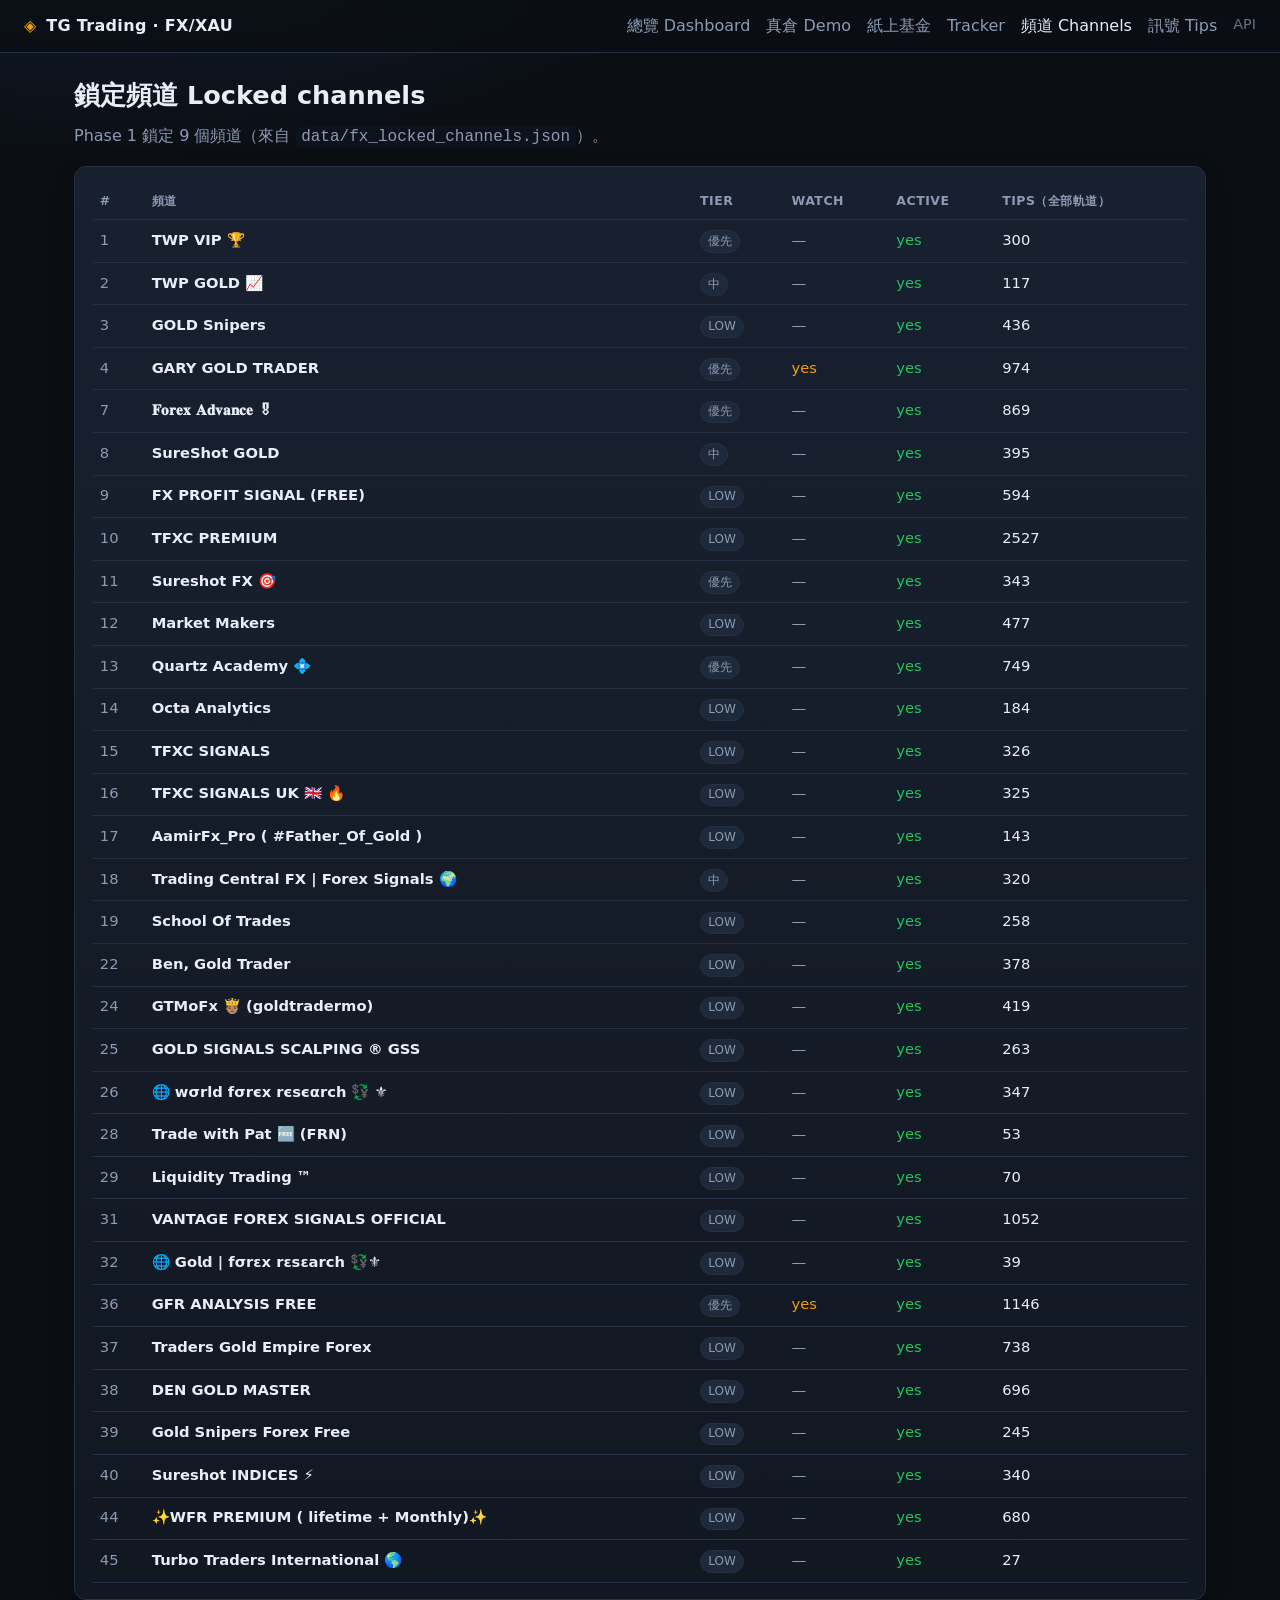
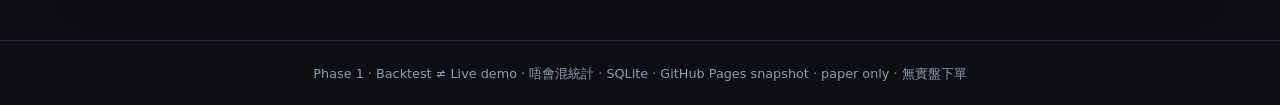
==== channels.html @ 2c8730a3 "Update TG Trading public dashboard" ====
<!DOCTYPE html>
<html lang="zh-Hant">
<head>
  <base href="https://algowise-ai.github.io/tg-trading-dashboard/" />
  <meta charset="UTF-8" />
  <meta name="viewport" content="width=device-width, initial-scale=1" />
  <title>頻道 · TG Trading · FX/XAU</title>
  <link rel="stylesheet" href="static/style.css" />
</head>
<body>
  <header class="topbar">
    <div class="brand">
      <span class="logo">◈</span>
      <span>TG Trading · FX/XAU</span>
    </div>
    <nav>
      <a href="index.html" class="">總覽 Dashboard</a>
      <a href="demo.html" class="">真倉 Demo</a>
      <a href="paper.html" class="">紙上基金</a>
      <a href="tracker.html" class="">Tracker</a>
      <a href="channels.html" class="active">頻道 Channels</a>
      <a href="tips.html" class="">訊號 Tips</a>
      <a href="api/stats.json" class="muted">API</a>
    </nav>
  </header>
  <main class="container">
    
<h1>鎖定頻道 Locked channels</h1>
<p class="lede muted">Phase 1 鎖定 9 個頻道（來自 <code>data/fx_locked_channels.json</code>）。</p>
<section class="panel">
  <table class="table">
    <thead>
      <tr>
        <th>#</th><th>頻道</th><th>Tier</th><th>Watch</th><th>Active</th><th>Tips（全部軌道）</th>
      </tr>
    </thead>
    <tbody>
      
      <tr>
        <td class="muted">1</td>
        <td><strong>TWP VIP 🏆</strong></td>
        <td>
          <span class="tag">優先</span>
          
        </td>
        <td><span class="muted">—</span></td>
        <td><span class="pos">yes</span></td>
        <td>300</td>
      </tr>
      
      <tr>
        <td class="muted">2</td>
        <td><strong>TWP GOLD 📈</strong></td>
        <td>
          <span class="tag">中</span>
          
        </td>
        <td><span class="muted">—</span></td>
        <td><span class="pos">yes</span></td>
        <td>117</td>
      </tr>
      
      <tr>
        <td class="muted">3</td>
        <td><strong>GOLD Snipers</strong></td>
        <td>
          <span class="tag">low</span>
        </td>
        <td><span class="muted">—</span></td>
        <td><span class="pos">yes</span></td>
        <td>436</td>
      </tr>
      
      <tr>
        <td class="muted">4</td>
        <td><strong>GARY GOLD TRADER</strong></td>
        <td>
          <span class="tag">優先</span>
          
        </td>
        <td><span class="amber">yes</span></td>
        <td><span class="pos">yes</span></td>
        <td>974</td>
      </tr>
      
      <tr>
        <td class="muted">7</td>
        <td><strong>𝐅𝐨𝐫𝐞𝐱 𝐀𝐝𝐯𝐚𝐧𝐜𝐞 🎖</strong></td>
        <td>
          <span class="tag">優先</span>
          
        </td>
        <td><span class="muted">—</span></td>
        <td><span class="pos">yes</span></td>
        <td>869</td>
      </tr>
      
      <tr>
        <td class="muted">8</td>
        <td><strong>SureShot GOLD</strong></td>
        <td>
          <span class="tag">中</span>
          
        </td>
        <td><span class="muted">—</span></td>
        <td><span class="pos">yes</span></td>
        <td>395</td>
      </tr>
      
      <tr>
        <td class="muted">9</td>
        <td><strong>FX PROFIT SIGNAL (FREE)</strong></td>
        <td>
          <span class="tag">low</span>
        </td>
        <td><span class="muted">—</span></td>
        <td><span class="pos">yes</span></td>
        <td>594</td>
      </tr>
      
      <tr>
        <td class="muted">10</td>
        <td><strong>TFXC PREMIUM</strong></td>
        <td>
          <span class="tag">low</span>
        </td>
        <td><span class="muted">—</span></td>
        <td><span class="pos">yes</span></td>
        <td>2527</td>
      </tr>
      
      <tr>
        <td class="muted">11</td>
        <td><strong>Sureshot FX 🎯</strong></td>
        <td>
          <span class="tag">優先</span>
          
        </td>
        <td><span class="muted">—</span></td>
        <td><span class="pos">yes</span></td>
        <td>343</td>
      </tr>
      
      <tr>
        <td class="muted">12</td>
        <td><strong>Market Makers</strong></td>
        <td>
          <span class="tag">low</span>
        </td>
        <td><span class="muted">—</span></td>
        <td><span class="pos">yes</span></td>
        <td>477</td>
      </tr>
      
      <tr>
        <td class="muted">13</td>
        <td><strong>Quartz Academy 💠</strong></td>
        <td>
          <span class="tag">優先</span>
          
        </td>
        <td><span class="muted">—</span></td>
        <td><span class="pos">yes</span></td>
        <td>749</td>
      </tr>
      
      <tr>
        <td class="muted">14</td>
        <td><strong>Octa Analytics</strong></td>
        <td>
          <span class="tag">low</span>
        </td>
        <td><span class="muted">—</span></td>
        <td><span class="pos">yes</span></td>
        <td>184</td>
      </tr>
      
      <tr>
        <td class="muted">15</td>
        <td><strong>TFXC SIGNALS</strong></td>
        <td>
          <span class="tag">low</span>
        </td>
        <td><span class="muted">—</span></td>
        <td><span class="pos">yes</span></td>
        <td>326</td>
      </tr>
      
      <tr>
        <td class="muted">16</td>
        <td><strong>TFXC SIGNALS UK 🇬🇧 🔥</strong></td>
        <td>
          <span class="tag">low</span>
        </td>
        <td><span class="muted">—</span></td>
        <td><span class="pos">yes</span></td>
        <td>325</td>
      </tr>
      
      <tr>
        <td class="muted">17</td>
        <td><strong>AamirFx_Pro ( #Father_Of_Gold )</strong></td>
        <td>
          <span class="tag">low</span>
        </td>
        <td><span class="muted">—</span></td>
        <td><span class="pos">yes</span></td>
        <td>143</td>
      </tr>
      
      <tr>
        <td class="muted">18</td>
        <td><strong>Trading Central FX | Forex Signals 🌍</strong></td>
        <td>
          <span class="tag">中</span>
          
        </td>
        <td><span class="muted">—</span></td>
        <td><span class="pos">yes</span></td>
        <td>320</td>
      </tr>
      
      <tr>
        <td class="muted">19</td>
        <td><strong>School Of Trades</strong></td>
        <td>
          <span class="tag">low</span>
        </td>
        <td><span class="muted">—</span></td>
        <td><span class="pos">yes</span></td>
        <td>258</td>
      </tr>
      
      <tr>
        <td class="muted">22</td>
        <td><strong>Ben, Gold Trader</strong></td>
        <td>
          <span class="tag">low</span>
        </td>
        <td><span class="muted">—</span></td>
        <td><span class="pos">yes</span></td>
        <td>378</td>
      </tr>
      
      <tr>
        <td class="muted">24</td>
        <td><strong>GTMoFx 🤴🏽 (goldtradermo)</strong></td>
        <td>
          <span class="tag">low</span>
        </td>
        <td><span class="muted">—</span></td>
        <td><span class="pos">yes</span></td>
        <td>419</td>
      </tr>
      
      <tr>
        <td class="muted">25</td>
        <td><strong>GOLD SIGNALS SCALPING ® GSS</strong></td>
        <td>
          <span class="tag">low</span>
        </td>
        <td><span class="muted">—</span></td>
        <td><span class="pos">yes</span></td>
        <td>263</td>
      </tr>
      
      <tr>
        <td class="muted">26</td>
        <td><strong>🌐 wσrld fσrєх rєѕєαrch 💱 ⚜</strong></td>
        <td>
          <span class="tag">low</span>
        </td>
        <td><span class="muted">—</span></td>
        <td><span class="pos">yes</span></td>
        <td>347</td>
      </tr>
      
      <tr>
        <td class="muted">28</td>
        <td><strong>Trade with Pat 🆓 (FRN)</strong></td>
        <td>
          <span class="tag">low</span>
        </td>
        <td><span class="muted">—</span></td>
        <td><span class="pos">yes</span></td>
        <td>53</td>
      </tr>
      
      <tr>
        <td class="muted">29</td>
        <td><strong>Liquidity Trading ™️</strong></td>
        <td>
          <span class="tag">low</span>
        </td>
        <td><span class="muted">—</span></td>
        <td><span class="pos">yes</span></td>
        <td>70</td>
      </tr>
      
      <tr>
        <td class="muted">31</td>
        <td><strong>VANTAGE FOREX SIGNALS OFFICIAL</strong></td>
        <td>
          <span class="tag">low</span>
        </td>
        <td><span class="muted">—</span></td>
        <td><span class="pos">yes</span></td>
        <td>1052</td>
      </tr>
      
      <tr>
        <td class="muted">32</td>
        <td><strong>🌐 𝗚𝗼𝗹𝗱 | fσrεx rεsεarch 💱⚜️</strong></td>
        <td>
          <span class="tag">low</span>
        </td>
        <td><span class="muted">—</span></td>
        <td><span class="pos">yes</span></td>
        <td>39</td>
      </tr>
      
      <tr>
        <td class="muted">36</td>
        <td><strong>GFR ANALYSIS FREE</strong></td>
        <td>
          <span class="tag">優先</span>
          
        </td>
        <td><span class="amber">yes</span></td>
        <td><span class="pos">yes</span></td>
        <td>1146</td>
      </tr>
      
      <tr>
        <td class="muted">37</td>
        <td><strong>Traders Gold Empire Forex</strong></td>
        <td>
          <span class="tag">low</span>
        </td>
        <td><span class="muted">—</span></td>
        <td><span class="pos">yes</span></td>
        <td>738</td>
      </tr>
      
      <tr>
        <td class="muted">38</td>
        <td><strong>DEN GOLD MASTER</strong></td>
        <td>
          <span class="tag">low</span>
        </td>
        <td><span class="muted">—</span></td>
        <td><span class="pos">yes</span></td>
        <td>696</td>
      </tr>
      
      <tr>
        <td class="muted">39</td>
        <td><strong>Gold Snipers Forex Free</strong></td>
        <td>
          <span class="tag">low</span>
        </td>
        <td><span class="muted">—</span></td>
        <td><span class="pos">yes</span></td>
        <td>245</td>
      </tr>
      
      <tr>
        <td class="muted">40</td>
        <td><strong>Sureshot INDICES ⚡️</strong></td>
        <td>
          <span class="tag">low</span>
        </td>
        <td><span class="muted">—</span></td>
        <td><span class="pos">yes</span></td>
        <td>340</td>
      </tr>
      
      <tr>
        <td class="muted">44</td>
        <td><strong>✨WFR PREMIUM ( lifetime + Monthly)✨</strong></td>
        <td>
          <span class="tag">low</span>
        </td>
        <td><span class="muted">—</span></td>
        <td><span class="pos">yes</span></td>
        <td>680</td>
      </tr>
      
      <tr>
        <td class="muted">45</td>
        <td><strong>Turbo Traders International 🌎</strong></td>
        <td>
          <span class="tag">low</span>
        </td>
        <td><span class="muted">—</span></td>
        <td><span class="pos">yes</span></td>
        <td>27</td>
      </tr>
      
    </tbody>
  </table>
</section>

  </main>
  <footer class="footer">
    Phase 1 · Backtest ≠ Live demo · 唔會混統計 · SQLite · GitHub Pages snapshot · paper only · 無實盤下單
  </footer>
  <script src="static/sort-table.js" defer></script>
</body>
</html>
---- static/style.css ----
:root {
  --bg: #0b0f14;
  --panel: #121821;
  --panel-2: #182030;
  --border: #243044;
  --text: #e7eef8;
  --muted: #8b9bb4;
  --accent: #5b8cff;
  --green: #22c55e;
  --red: #ef4444;
  --amber: #f59e0b;
  --void: #94a3b8;
  --radius: 12px;
  --font: ui-sans-serif, system-ui, -apple-system, "Segoe UI", Roboto, Helvetica, Arial, "Noto Sans TC", sans-serif;
  --mono: ui-monospace, SFMono-Regular, Menlo, Consolas, monospace;
}

* { box-sizing: border-box; }
html, body { margin: 0; padding: 0; }
body {
  font-family: var(--font);
  background: radial-gradient(1200px 600px at 10% -10%, #152038 0%, var(--bg) 55%);
  color: var(--text);
  min-height: 100vh;
  line-height: 1.45;
}

a { color: var(--accent); text-decoration: none; }
a:hover { text-decoration: underline; }

.topbar {
  display: flex;
  align-items: center;
  justify-content: space-between;
  padding: 0.9rem 1.5rem;
  border-bottom: 1px solid var(--border);
  background: rgba(11, 15, 20, 0.85);
  backdrop-filter: blur(8px);
  position: sticky;
  top: 0;
  z-index: 10;
}
.brand { display: flex; gap: 0.6rem; align-items: center; font-weight: 700; letter-spacing: 0.02em; }
.logo { color: #f59e0b; }
.topbar nav { display: flex; gap: 1rem; }
.topbar nav a { color: var(--muted); font-weight: 500; }
.topbar nav a.active, .topbar nav a:hover { color: var(--text); text-decoration: none; }
.topbar nav a.muted { opacity: 0.7; font-size: 0.9em; }

.container { max-width: 1180px; margin: 0 auto; padding: 1.5rem; }
h1 { font-size: 1.6rem; margin: 0 0 1rem; }
h2 { font-size: 1.1rem; margin: 0 0 0.8rem; color: var(--text); }

.cards {
  display: grid;
  grid-template-columns: repeat(auto-fit, minmax(140px, 1fr));
  gap: 0.9rem;
  margin-bottom: 1.25rem;
}
.card, .panel {
  background: linear-gradient(180deg, var(--panel-2), var(--panel));
  border: 1px solid var(--border);
  border-radius: var(--radius);
  padding: 1rem 1.1rem;
  box-shadow: 0 8px 24px rgba(0,0,0,0.25);
}
.panel { margin-bottom: 0; }
.card .label { color: var(--muted); font-size: 0.85rem; }
.card .value { font-size: 1.7rem; font-weight: 700; margin-top: 0.25rem; font-variant-numeric: tabular-nums; }
.card .sub { color: var(--muted); font-size: 0.8rem; margin-top: 0.2rem; }

.pos { color: var(--green); }
.neg { color: var(--red); }
.muted { color: var(--muted); }
.amber { color: var(--amber); }

.table {
  width: 100%;
  border-collapse: collapse;
  font-size: 0.92rem;
}
.table.compact { font-size: 0.85rem; margin-top: 0.75rem; }
.table th, .table td {
  text-align: left;
  padding: 0.55rem 0.45rem;
  border-bottom: 1px solid var(--border);
  vertical-align: top;
}
.table th { color: var(--muted); font-weight: 600; font-size: 0.78rem; text-transform: uppercase; letter-spacing: 0.04em; }
.table tbody tr:hover { background: rgba(255,255,255,0.02); }

/* Click-to-sort (sort-table.js) */
.table th.sortable { cursor: pointer; user-select: none; }
.table th.sortable:hover { color: var(--text); }
.table th .sort-arrow { margin-left: 0.3rem; font-size: 0.75em; color: var(--accent); }

.tag {
  display: inline-block;
  padding: 0.1rem 0.45rem;
  border-radius: 999px;
  background: #1e293b;
  border: 1px solid var(--border);
  color: var(--muted);
  font-size: 0.75rem;
  text-transform: uppercase;
}
.amber-tag {
  background: rgba(245,158,11,0.15);
  border-color: #b45309;
  color: var(--amber);
  text-transform: none;
}

.status {
  display: inline-block;
  padding: 0.12rem 0.5rem;
  border-radius: 999px;
  font-size: 0.75rem;
  font-weight: 600;
  text-transform: uppercase;
}
.status.hit_tp { background: rgba(34,197,94,0.15); color: var(--green); }
.status.hit_sl { background: rgba(239,68,68,0.15); color: var(--red); }
.status.open, .status.pending { background: rgba(245,158,11,0.15); color: var(--amber); }
.status.closed { background: rgba(148,163,184,0.15); color: var(--void); }
.status.cancelled { background: #1e293b; color: var(--muted); }

.filters {
  display: flex;
  flex-wrap: wrap;
  gap: 0.75rem;
  align-items: end;
  margin-bottom: 1rem;
  padding: 0.9rem 1rem;
  background: var(--panel);
  border: 1px solid var(--border);
  border-radius: var(--radius);
}
.filters label {
  display: flex;
  flex-direction: column;
  gap: 0.25rem;
  font-size: 0.8rem;
  color: var(--muted);
}
.filters select, .filters button, .btn-link {
  background: var(--panel-2);
  color: var(--text);
  border: 1px solid var(--border);
  border-radius: 8px;
  padding: 0.45rem 0.7rem;
  font: inherit;
}
.filters button {
  background: var(--accent);
  border-color: transparent;
  color: #fff;
  cursor: pointer;
  font-weight: 600;
}
.btn-link {
  display: inline-block;
  line-height: 1.2;
  text-decoration: none;
}
.btn-link:hover { text-decoration: none; border-color: var(--accent); }

.chart { margin-bottom: 0.5rem; }
.chart svg { width: 100%; height: 180px; display: block; background: #0d131c; border-radius: 8px; border: 1px solid var(--border); }
.chart .axis { stroke: #334155; stroke-dasharray: 4 4; }
.chart-meta {
  display: flex;
  justify-content: space-between;
  gap: 0.25rem;
  margin-top: 0.35rem;
  font-size: 0.7rem;
  color: var(--muted);
  overflow-x: auto;
}
.empty { color: var(--muted); text-align: center; padding: 1rem; }
code { font-family: var(--mono); background: #0d131c; padding: 0.1rem 0.35rem; border-radius: 4px; }
.footer {
  text-align: center;
  color: var(--muted);
  font-size: 0.8rem;
  padding: 1.5rem;
  border-top: 1px solid var(--border);
  margin-top: 1rem;
}

.lede { margin: -0.4rem 0 1.1rem; max-width: 70ch; }
.track-grid {
  display: grid;
  grid-template-columns: 1fr 1fr;
  gap: 1rem;
  margin-bottom: 1.25rem;
}
.track-panel {
  background: linear-gradient(180deg, var(--panel-2), var(--panel));
  border: 1px solid var(--border);
  border-radius: var(--radius);
  padding: 1rem 1.1rem;
  box-shadow: 0 8px 24px rgba(0,0,0,0.25);
}
.track-panel.backtest { border-top: 3px solid #64748b; }
.track-panel.live { border-top: 3px solid #5b8cff; }
.track-header {
  display: flex;
  align-items: center;
  justify-content: space-between;
  gap: 0.5rem;
  margin-bottom: 0.35rem;
}
.track-header h2 { margin: 0; }
.track-note { font-size: 0.8rem; margin: 0 0 0.85rem; }
.track-tag { text-transform: none; letter-spacing: 0; }
.live-tag {
  background: rgba(91,140,255,0.18);
  border-color: #3b6fd9;
  color: #9bbcff;
}
.compact-cards { margin-bottom: 0; }
.compact-cards .card .value { font-size: 1.35rem; }

@media (max-width: 900px) {
  .track-grid { grid-template-columns: 1fr; }
}
@media (max-width: 720px) {
  .table { display: block; overflow-x: auto; }
  .topbar { flex-direction: column; gap: 0.6rem; align-items: flex-start; }
}

/* Demo / 跟注飛-style helpers */
.section { margin-bottom: 1.25rem; }
.num { font-variant-numeric: tabular-nums; text-align: right !important; }
.note { color: var(--muted); font-size: 0.82rem; margin-top: 0.5rem; }
.small { font-size: 0.82rem; }
.nowrap { white-space: nowrap; }
.wrap { white-space: normal; overflow-wrap: anywhere; }
.status.won, .status.win { background: rgba(34,197,94,0.15); color: var(--green); }
.status.lost, .status.loss { background: rgba(239,68,68,0.15); color: var(--red); }
.table-wrap { width: 100%; max-width: 100%; overflow-x: auto; -webkit-overflow-scrolling: touch; margin-top: 0.75rem; }
.table-wrap > .table { margin-top: 0; }
.table.dense { font-size: 0.8rem; }
.table.dense th, .table.dense td { padding: 0.4rem 0.32rem; }
.table.dense th { letter-spacing: 0.02em; font-size: 0.74rem; }
.table th.num, .table td.num, .table td.nowrap, .table th.nowrap { white-space: nowrap; }
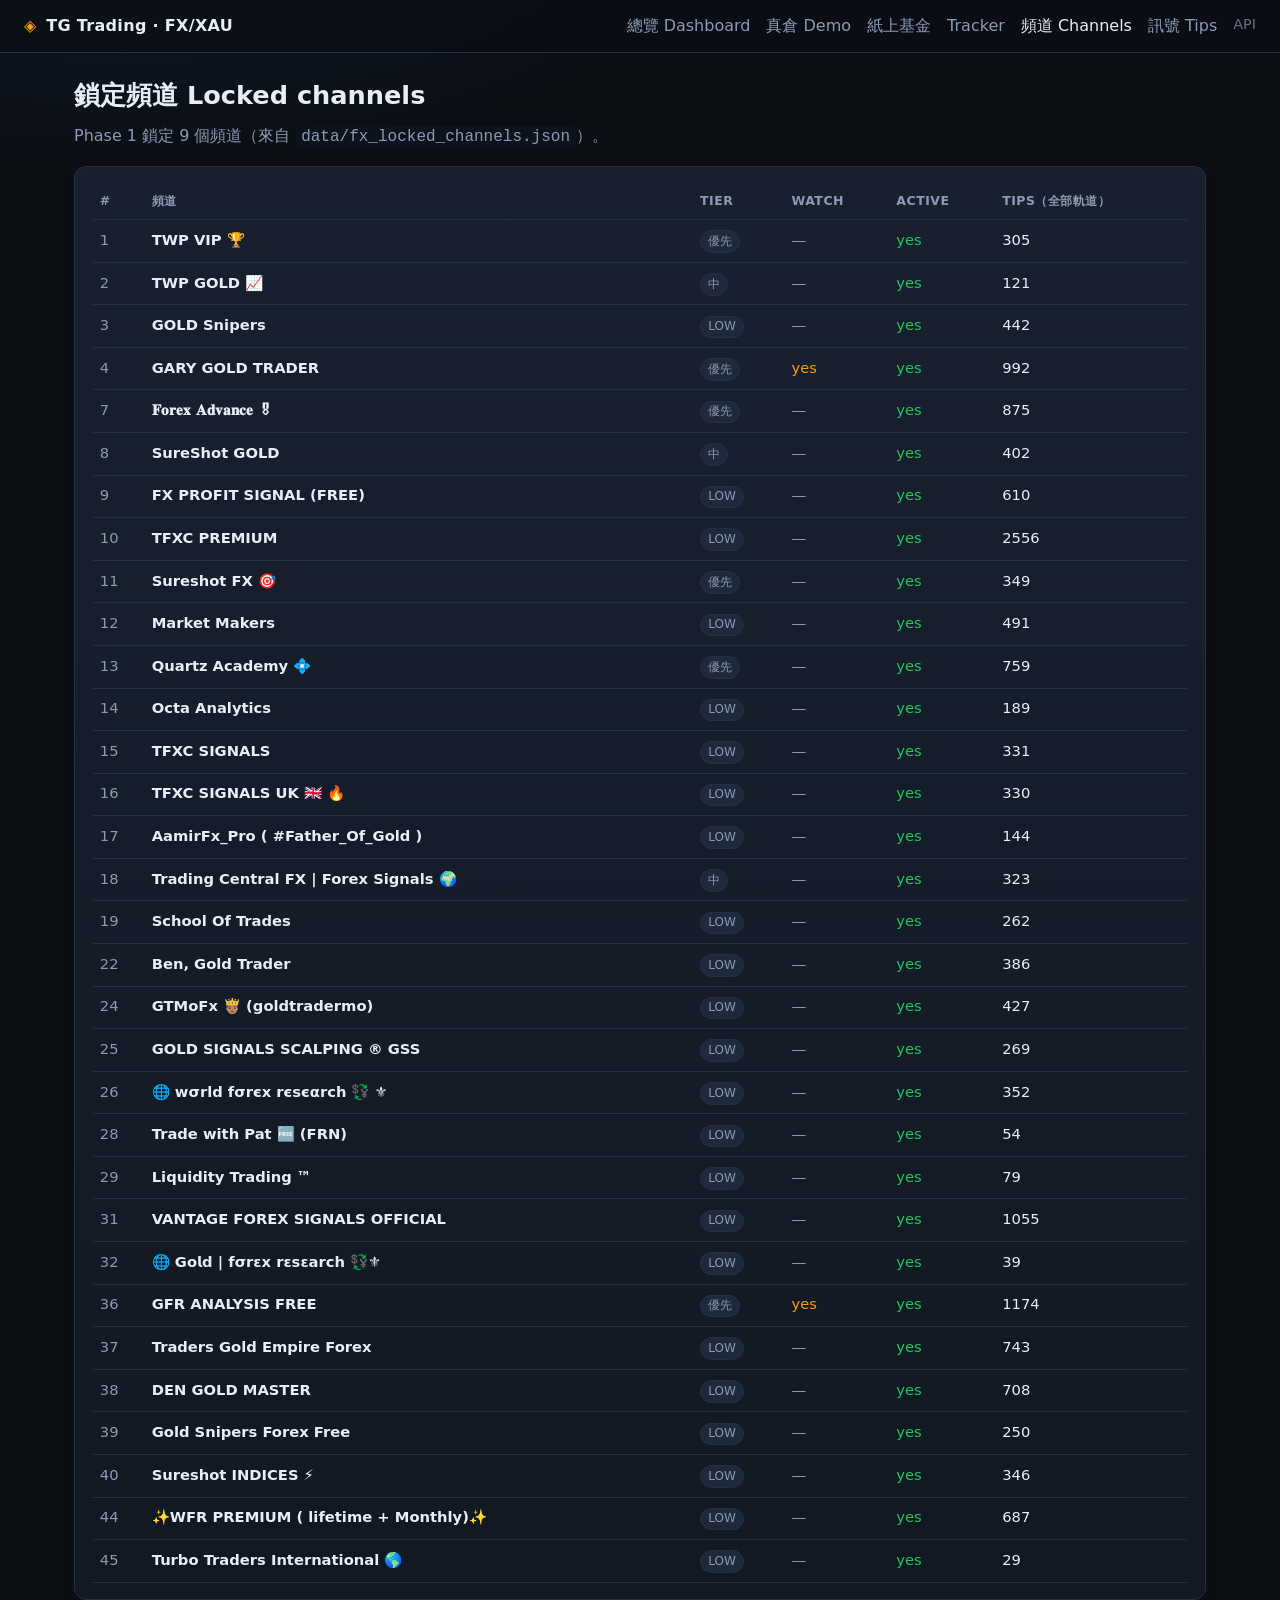
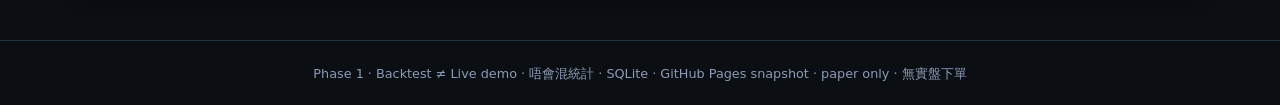
==== commit f49210fd: "Update TG Trading public dashboard" ====
--- a/channels.html
+++ b/channels.html
@@ -6,6 +6,15 @@
   <meta name="viewport" content="width=device-width, initial-scale=1" />
   <title>頻道 · TG Trading · FX/XAU</title>
   <link rel="stylesheet" href="static/style.css" />
+<!-- algowise-theme-head -->
+<script>
+(function(){try{var m=localStorage.getItem("algowise-theme")||"system";
+document.documentElement.setAttribute("data-theme",m);
+var dark=window.matchMedia("(prefers-color-scheme: dark)").matches;
+var r=m==="light"?"light":m==="dark"?"dark":(dark?"dark":"light");
+document.documentElement.setAttribute("data-theme-resolved",r);
+}catch(e){}})();
+</script>
 </head>
 <body>
   <header class="topbar">
@@ -45,7 +54,7 @@
         </td>
         <td><span class="muted">—</span></td>
         <td><span class="pos">yes</span></td>
-        <td>300</td>
+        <td>305</td>
       </tr>
       
       <tr>
@@ -57,7 +66,7 @@
         </td>
         <td><span class="muted">—</span></td>
         <td><span class="pos">yes</span></td>
-        <td>117</td>
+        <td>121</td>
       </tr>
       
       <tr>
@@ -68,7 +77,7 @@
         </td>
         <td><span class="muted">—</span></td>
         <td><span class="pos">yes</span></td>
-        <td>436</td>
+        <td>442</td>
       </tr>
       
       <tr>
@@ -80,7 +89,7 @@
         </td>
         <td><span class="amber">yes</span></td>
         <td><span class="pos">yes</span></td>
-        <td>974</td>
+        <td>992</td>
       </tr>
       
       <tr>
@@ -92,7 +101,7 @@
         </td>
         <td><span class="muted">—</span></td>
         <td><span class="pos">yes</span></td>
-        <td>869</td>
+        <td>875</td>
       </tr>
       
       <tr>
@@ -104,7 +113,7 @@
         </td>
         <td><span class="muted">—</span></td>
         <td><span class="pos">yes</span></td>
-        <td>395</td>
+        <td>402</td>
       </tr>
       
       <tr>
@@ -115,7 +124,7 @@
         </td>
         <td><span class="muted">—</span></td>
         <td><span class="pos">yes</span></td>
-        <td>594</td>
+        <td>610</td>
       </tr>
       
       <tr>
@@ -126,7 +135,7 @@
         </td>
         <td><span class="muted">—</span></td>
         <td><span class="pos">yes</span></td>
-        <td>2527</td>
+        <td>2556</td>
       </tr>
       
       <tr>
@@ -138,7 +147,7 @@
         </td>
         <td><span class="muted">—</span></td>
         <td><span class="pos">yes</span></td>
-        <td>343</td>
+        <td>349</td>
       </tr>
       
       <tr>
@@ -149,7 +158,7 @@
         </td>
         <td><span class="muted">—</span></td>
         <td><span class="pos">yes</span></td>
-        <td>477</td>
+        <td>491</td>
       </tr>
       
       <tr>
@@ -161,7 +170,7 @@
         </td>
         <td><span class="muted">—</span></td>
         <td><span class="pos">yes</span></td>
-        <td>749</td>
+        <td>759</td>
       </tr>
       
       <tr>
@@ -172,7 +181,7 @@
         </td>
         <td><span class="muted">—</span></td>
         <td><span class="pos">yes</span></td>
-        <td>184</td>
+        <td>189</td>
       </tr>
       
       <tr>
@@ -183,7 +192,7 @@
         </td>
         <td><span class="muted">—</span></td>
         <td><span class="pos">yes</span></td>
-        <td>326</td>
+        <td>331</td>
       </tr>
       
       <tr>
@@ -194,7 +203,7 @@
         </td>
         <td><span class="muted">—</span></td>
         <td><span class="pos">yes</span></td>
-        <td>325</td>
+        <td>330</td>
       </tr>
       
       <tr>
@@ -205,7 +214,7 @@
         </td>
         <td><span class="muted">—</span></td>
         <td><span class="pos">yes</span></td>
-        <td>143</td>
+        <td>144</td>
       </tr>
       
       <tr>
@@ -217,7 +226,7 @@
         </td>
         <td><span class="muted">—</span></td>
         <td><span class="pos">yes</span></td>
-        <td>320</td>
+        <td>323</td>
       </tr>
       
       <tr>
@@ -228,7 +237,7 @@
         </td>
         <td><span class="muted">—</span></td>
         <td><span class="pos">yes</span></td>
-        <td>258</td>
+        <td>262</td>
       </tr>
       
       <tr>
@@ -239,7 +248,7 @@
         </td>
         <td><span class="muted">—</span></td>
         <td><span class="pos">yes</span></td>
-        <td>378</td>
+        <td>386</td>
       </tr>
       
       <tr>
@@ -250,7 +259,7 @@
         </td>
         <td><span class="muted">—</span></td>
         <td><span class="pos">yes</span></td>
-        <td>419</td>
+        <td>427</td>
       </tr>
       
       <tr>
@@ -261,7 +270,7 @@
         </td>
         <td><span class="muted">—</span></td>
         <td><span class="pos">yes</span></td>
-        <td>263</td>
+        <td>269</td>
       </tr>
       
       <tr>
@@ -272,7 +281,7 @@
         </td>
         <td><span class="muted">—</span></td>
         <td><span class="pos">yes</span></td>
-        <td>347</td>
+        <td>352</td>
       </tr>
       
       <tr>
@@ -283,7 +292,7 @@
         </td>
         <td><span class="muted">—</span></td>
         <td><span class="pos">yes</span></td>
-        <td>53</td>
+        <td>54</td>
       </tr>
       
       <tr>
@@ -294,7 +303,7 @@
         </td>
         <td><span class="muted">—</span></td>
         <td><span class="pos">yes</span></td>
-        <td>70</td>
+        <td>79</td>
       </tr>
       
       <tr>
@@ -305,7 +314,7 @@
         </td>
         <td><span class="muted">—</span></td>
         <td><span class="pos">yes</span></td>
-        <td>1052</td>
+        <td>1055</td>
       </tr>
       
       <tr>
@@ -328,7 +337,7 @@
         </td>
         <td><span class="amber">yes</span></td>
         <td><span class="pos">yes</span></td>
-        <td>1146</td>
+        <td>1174</td>
       </tr>
       
       <tr>
@@ -339,7 +348,7 @@
         </td>
         <td><span class="muted">—</span></td>
         <td><span class="pos">yes</span></td>
-        <td>738</td>
+        <td>743</td>
       </tr>
       
       <tr>
@@ -350,7 +359,7 @@
         </td>
         <td><span class="muted">—</span></td>
         <td><span class="pos">yes</span></td>
-        <td>696</td>
+        <td>708</td>
       </tr>
       
       <tr>
@@ -361,7 +370,7 @@
         </td>
         <td><span class="muted">—</span></td>
         <td><span class="pos">yes</span></td>
-        <td>245</td>
+        <td>250</td>
       </tr>
       
       <tr>
@@ -372,7 +381,7 @@
         </td>
         <td><span class="muted">—</span></td>
         <td><span class="pos">yes</span></td>
-        <td>340</td>
+        <td>346</td>
       </tr>
       
       <tr>
@@ -383,7 +392,7 @@
         </td>
         <td><span class="muted">—</span></td>
         <td><span class="pos">yes</span></td>
-        <td>680</td>
+        <td>687</td>
       </tr>
       
       <tr>
@@ -394,7 +403,7 @@
         </td>
         <td><span class="muted">—</span></td>
         <td><span class="pos">yes</span></td>
-        <td>27</td>
+        <td>29</td>
       </tr>
       
     </tbody>
@@ -406,5 +415,7 @@
     Phase 1 · Backtest ≠ Live demo · 唔會混統計 · SQLite · GitHub Pages snapshot · paper only · 無實盤下單
   </footer>
   <script src="static/sort-table.js" defer></script>
+<!-- algowise-theme -->
+<script src="static/algowise-theme.js" defer></script>
 </body>
 </html>
--- a/static/style.css
+++ b/static/style.css
@@ -11,6 +11,9 @@
   --amber: #f59e0b;
   --void: #94a3b8;
   --radius: 12px;
+  --shadow: 0 1px 2px rgba(0,0,0,.18);
+  --shadow-md: 0 4px 14px rgba(0,0,0,.22);
+  --shadow-lg: 0 8px 24px rgba(0,0,0,.28);
   --font: ui-sans-serif, system-ui, -apple-system, "Segoe UI", Roboto, Helvetica, Arial, "Noto Sans TC", sans-serif;
   --mono: ui-monospace, SFMono-Regular, Menlo, Consolas, monospace;
 }
@@ -62,7 +65,7 @@
   border: 1px solid var(--border);
   border-radius: var(--radius);
   padding: 1rem 1.1rem;
-  box-shadow: 0 8px 24px rgba(0,0,0,0.25);
+  box-shadow: var(--shadow-md);
 }
 .panel { margin-bottom: 0; }
 .card .label { color: var(--muted); font-size: 0.85rem; }
@@ -200,7 +203,7 @@
   border: 1px solid var(--border);
   border-radius: var(--radius);
   padding: 1rem 1.1rem;
-  box-shadow: 0 8px 24px rgba(0,0,0,0.25);
+  box-shadow: var(--shadow-md);
 }
 .track-panel.backtest { border-top: 3px solid #64748b; }
 .track-panel.live { border-top: 3px solid #5b8cff; }
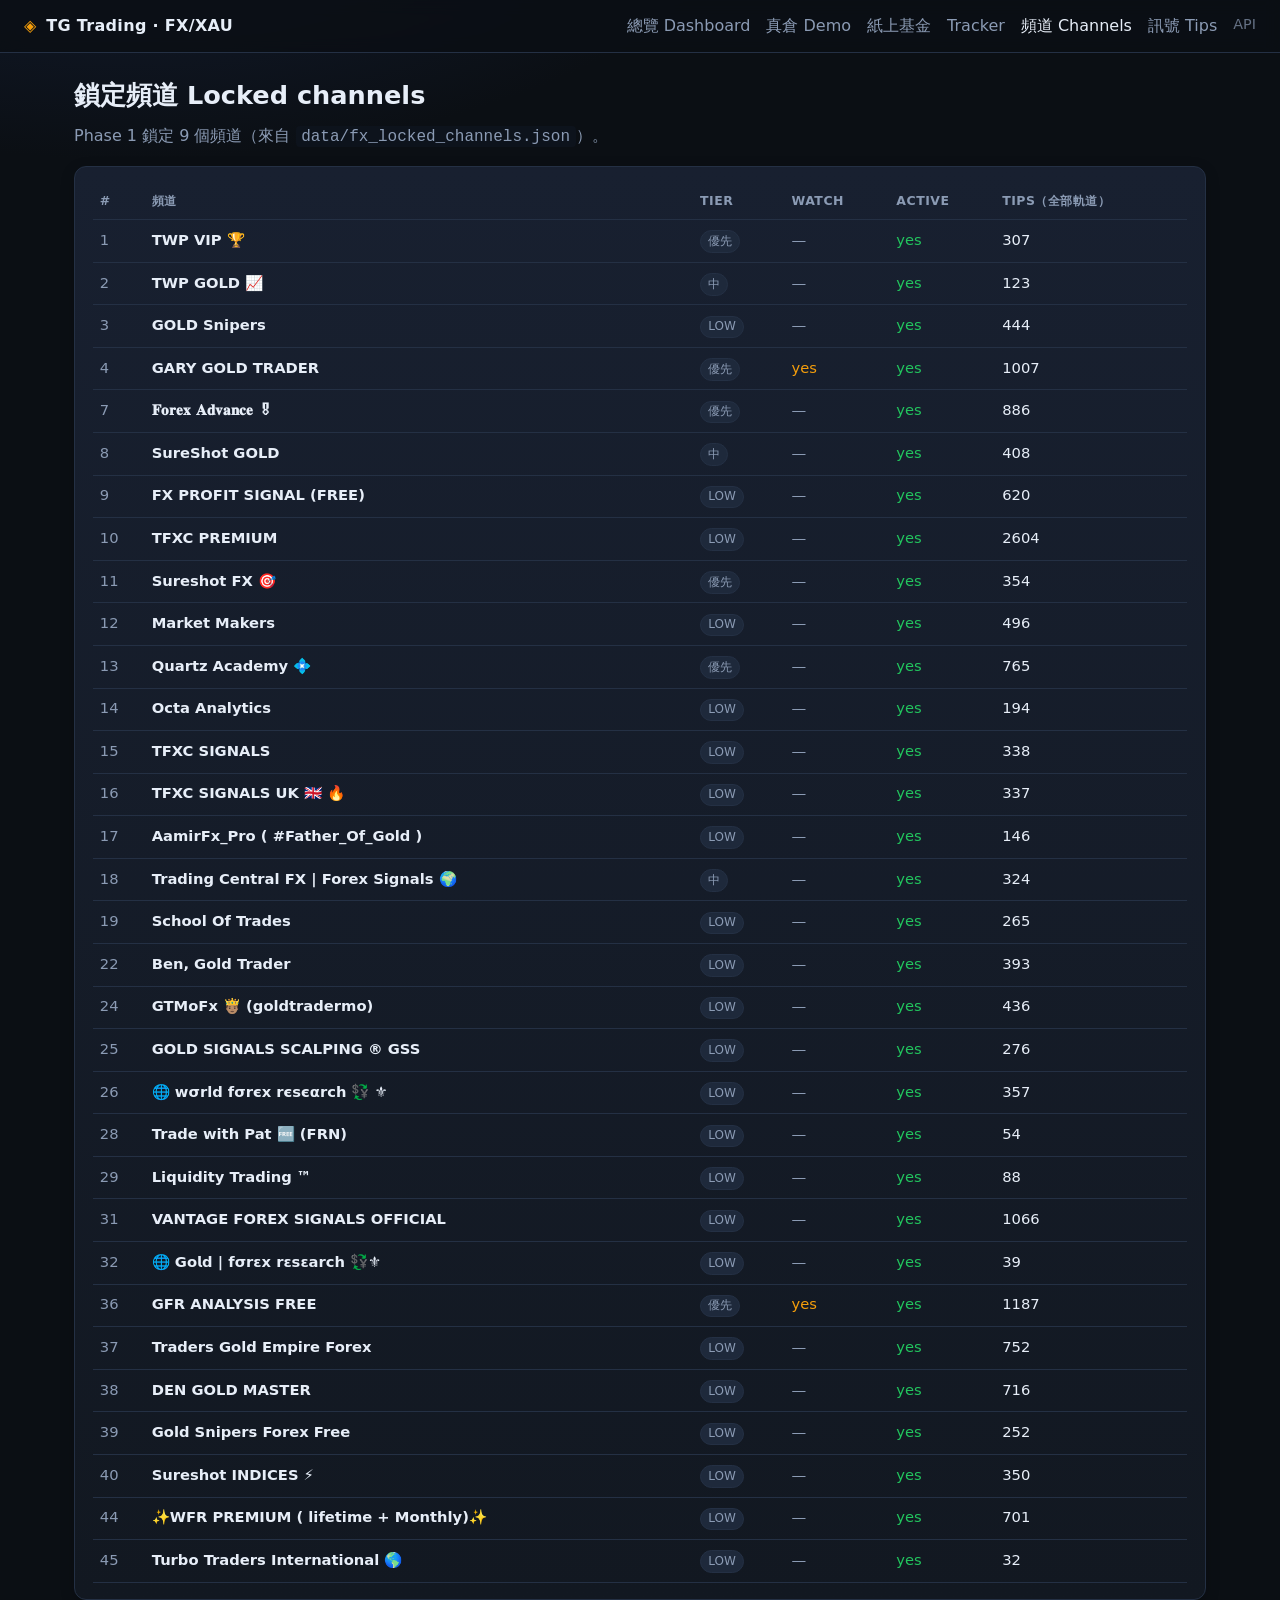
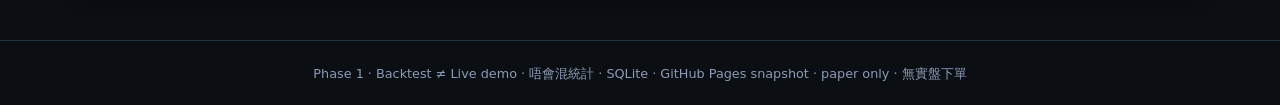
==== commit 1582dee8: "Update TG Trading public dashboard" ====
--- a/channels.html
+++ b/channels.html
@@ -54,7 +54,7 @@
         </td>
         <td><span class="muted">—</span></td>
         <td><span class="pos">yes</span></td>
-        <td>305</td>
+        <td>307</td>
       </tr>
       
       <tr>
@@ -66,7 +66,7 @@
         </td>
         <td><span class="muted">—</span></td>
         <td><span class="pos">yes</span></td>
-        <td>121</td>
+        <td>123</td>
       </tr>
       
       <tr>
@@ -77,7 +77,7 @@
         </td>
         <td><span class="muted">—</span></td>
         <td><span class="pos">yes</span></td>
-        <td>442</td>
+        <td>444</td>
       </tr>
       
       <tr>
@@ -89,7 +89,7 @@
         </td>
         <td><span class="amber">yes</span></td>
         <td><span class="pos">yes</span></td>
-        <td>992</td>
+        <td>1007</td>
       </tr>
       
       <tr>
@@ -101,7 +101,7 @@
         </td>
         <td><span class="muted">—</span></td>
         <td><span class="pos">yes</span></td>
-        <td>875</td>
+        <td>886</td>
       </tr>
       
       <tr>
@@ -113,7 +113,7 @@
         </td>
         <td><span class="muted">—</span></td>
         <td><span class="pos">yes</span></td>
-        <td>402</td>
+        <td>408</td>
       </tr>
       
       <tr>
@@ -124,7 +124,7 @@
         </td>
         <td><span class="muted">—</span></td>
         <td><span class="pos">yes</span></td>
-        <td>610</td>
+        <td>620</td>
       </tr>
       
       <tr>
@@ -135,7 +135,7 @@
         </td>
         <td><span class="muted">—</span></td>
         <td><span class="pos">yes</span></td>
-        <td>2556</td>
+        <td>2604</td>
       </tr>
       
       <tr>
@@ -147,7 +147,7 @@
         </td>
         <td><span class="muted">—</span></td>
         <td><span class="pos">yes</span></td>
-        <td>349</td>
+        <td>354</td>
       </tr>
       
       <tr>
@@ -158,7 +158,7 @@
         </td>
         <td><span class="muted">—</span></td>
         <td><span class="pos">yes</span></td>
-        <td>491</td>
+        <td>496</td>
       </tr>
       
       <tr>
@@ -170,7 +170,7 @@
         </td>
         <td><span class="muted">—</span></td>
         <td><span class="pos">yes</span></td>
-        <td>759</td>
+        <td>765</td>
       </tr>
       
       <tr>
@@ -181,7 +181,7 @@
         </td>
         <td><span class="muted">—</span></td>
         <td><span class="pos">yes</span></td>
-        <td>189</td>
+        <td>194</td>
       </tr>
       
       <tr>
@@ -192,7 +192,7 @@
         </td>
         <td><span class="muted">—</span></td>
         <td><span class="pos">yes</span></td>
-        <td>331</td>
+        <td>338</td>
       </tr>
       
       <tr>
@@ -203,7 +203,7 @@
         </td>
         <td><span class="muted">—</span></td>
         <td><span class="pos">yes</span></td>
-        <td>330</td>
+        <td>337</td>
       </tr>
       
       <tr>
@@ -214,7 +214,7 @@
         </td>
         <td><span class="muted">—</span></td>
         <td><span class="pos">yes</span></td>
-        <td>144</td>
+        <td>146</td>
       </tr>
       
       <tr>
@@ -226,7 +226,7 @@
         </td>
         <td><span class="muted">—</span></td>
         <td><span class="pos">yes</span></td>
-        <td>323</td>
+        <td>324</td>
       </tr>
       
       <tr>
@@ -237,7 +237,7 @@
         </td>
         <td><span class="muted">—</span></td>
         <td><span class="pos">yes</span></td>
-        <td>262</td>
+        <td>265</td>
       </tr>
       
       <tr>
@@ -248,7 +248,7 @@
         </td>
         <td><span class="muted">—</span></td>
         <td><span class="pos">yes</span></td>
-        <td>386</td>
+        <td>393</td>
       </tr>
       
       <tr>
@@ -259,7 +259,7 @@
         </td>
         <td><span class="muted">—</span></td>
         <td><span class="pos">yes</span></td>
-        <td>427</td>
+        <td>436</td>
       </tr>
       
       <tr>
@@ -270,7 +270,7 @@
         </td>
         <td><span class="muted">—</span></td>
         <td><span class="pos">yes</span></td>
-        <td>269</td>
+        <td>276</td>
       </tr>
       
       <tr>
@@ -281,7 +281,7 @@
         </td>
         <td><span class="muted">—</span></td>
         <td><span class="pos">yes</span></td>
-        <td>352</td>
+        <td>357</td>
       </tr>
       
       <tr>
@@ -303,7 +303,7 @@
         </td>
         <td><span class="muted">—</span></td>
         <td><span class="pos">yes</span></td>
-        <td>79</td>
+        <td>88</td>
       </tr>
       
       <tr>
@@ -314,7 +314,7 @@
         </td>
         <td><span class="muted">—</span></td>
         <td><span class="pos">yes</span></td>
-        <td>1055</td>
+        <td>1066</td>
       </tr>
       
       <tr>
@@ -337,7 +337,7 @@
         </td>
         <td><span class="amber">yes</span></td>
         <td><span class="pos">yes</span></td>
-        <td>1174</td>
+        <td>1187</td>
       </tr>
       
       <tr>
@@ -348,7 +348,7 @@
         </td>
         <td><span class="muted">—</span></td>
         <td><span class="pos">yes</span></td>
-        <td>743</td>
+        <td>752</td>
       </tr>
       
       <tr>
@@ -359,7 +359,7 @@
         </td>
         <td><span class="muted">—</span></td>
         <td><span class="pos">yes</span></td>
-        <td>708</td>
+        <td>716</td>
       </tr>
       
       <tr>
@@ -370,7 +370,7 @@
         </td>
         <td><span class="muted">—</span></td>
         <td><span class="pos">yes</span></td>
-        <td>250</td>
+        <td>252</td>
       </tr>
       
       <tr>
@@ -381,7 +381,7 @@
         </td>
         <td><span class="muted">—</span></td>
         <td><span class="pos">yes</span></td>
-        <td>346</td>
+        <td>350</td>
       </tr>
       
       <tr>
@@ -392,7 +392,7 @@
         </td>
         <td><span class="muted">—</span></td>
         <td><span class="pos">yes</span></td>
-        <td>687</td>
+        <td>701</td>
       </tr>
       
       <tr>
@@ -403,7 +403,7 @@
         </td>
         <td><span class="muted">—</span></td>
         <td><span class="pos">yes</span></td>
-        <td>29</td>
+        <td>32</td>
       </tr>
       
     </tbody>
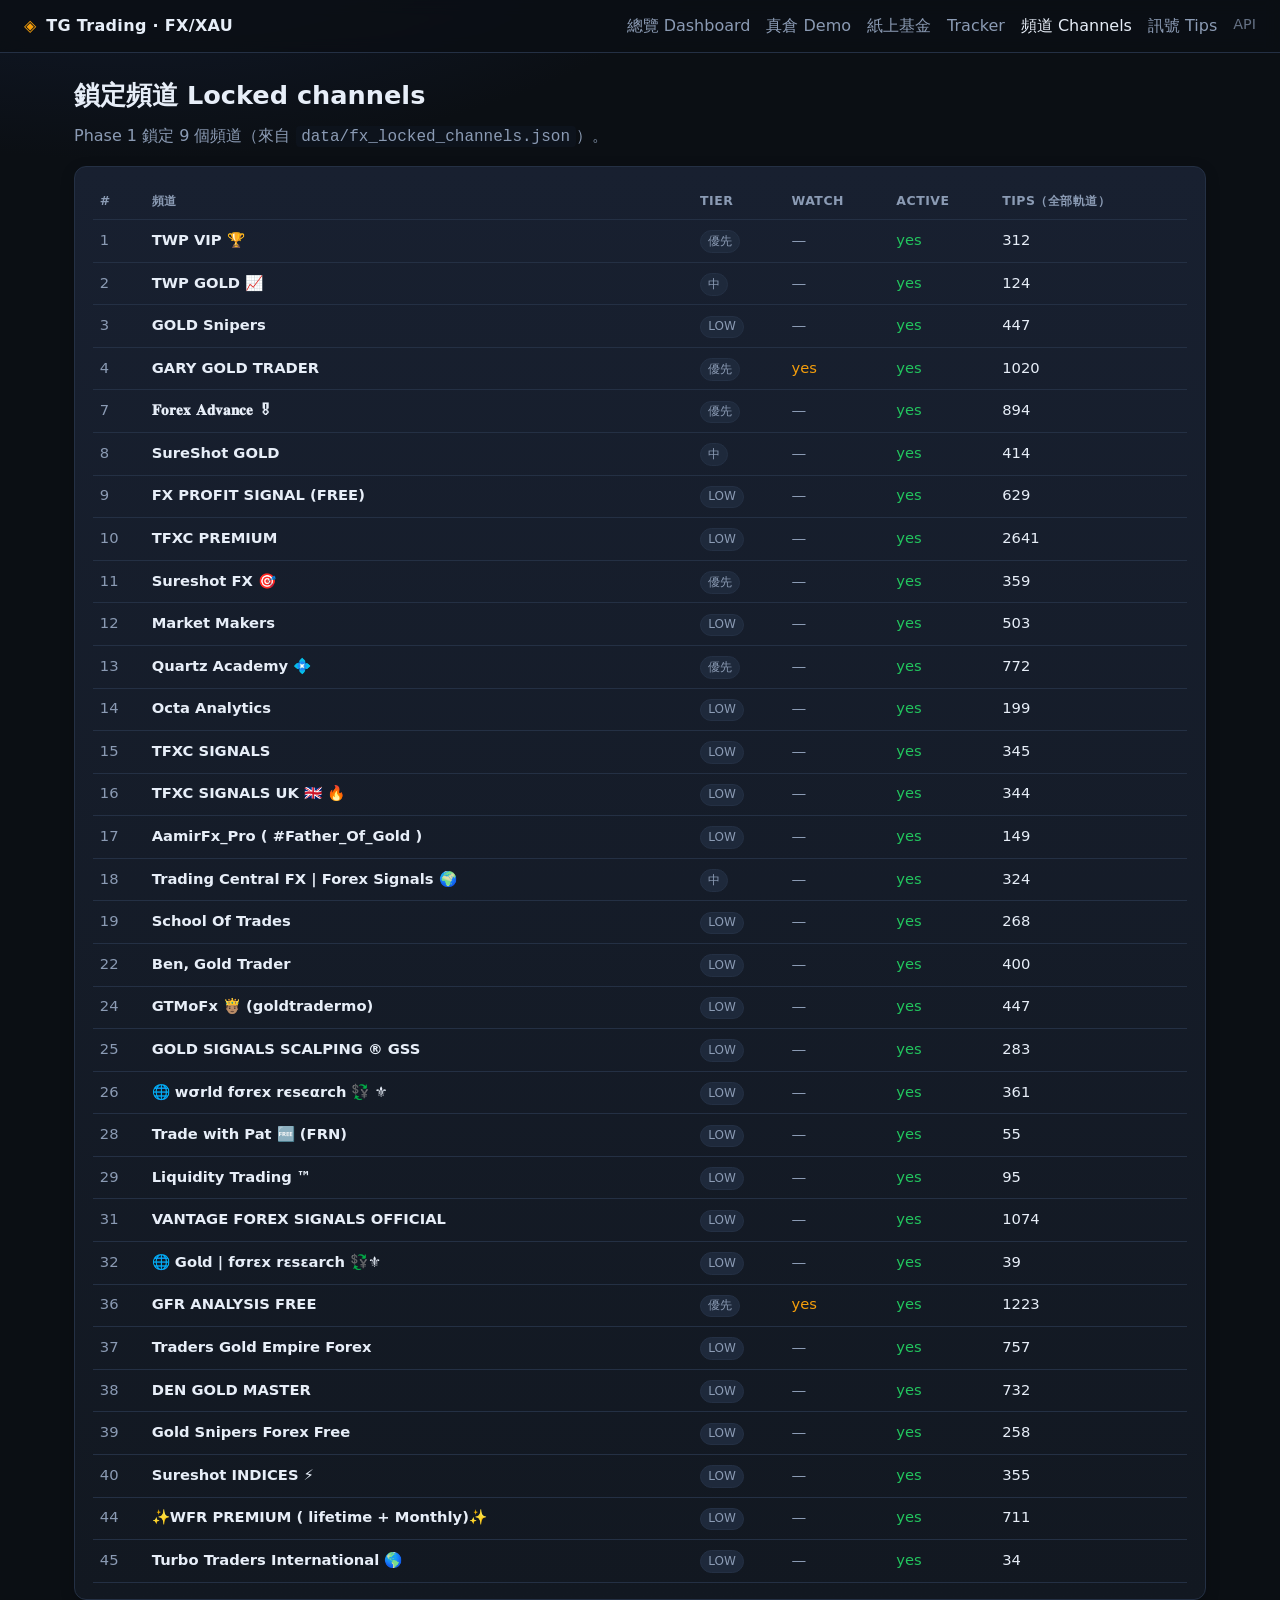
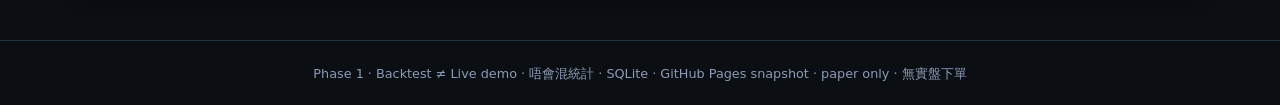
==== commit 51073a89: "Update TG Trading public dashboard" ====
--- a/channels.html
+++ b/channels.html
@@ -54,7 +54,7 @@
         </td>
         <td><span class="muted">—</span></td>
         <td><span class="pos">yes</span></td>
-        <td>307</td>
+        <td>312</td>
       </tr>
       
       <tr>
@@ -66,7 +66,7 @@
         </td>
         <td><span class="muted">—</span></td>
         <td><span class="pos">yes</span></td>
-        <td>123</td>
+        <td>124</td>
       </tr>
       
       <tr>
@@ -77,7 +77,7 @@
         </td>
         <td><span class="muted">—</span></td>
         <td><span class="pos">yes</span></td>
-        <td>444</td>
+        <td>447</td>
       </tr>
       
       <tr>
@@ -89,7 +89,7 @@
         </td>
         <td><span class="amber">yes</span></td>
         <td><span class="pos">yes</span></td>
-        <td>1007</td>
+        <td>1020</td>
       </tr>
       
       <tr>
@@ -101,7 +101,7 @@
         </td>
         <td><span class="muted">—</span></td>
         <td><span class="pos">yes</span></td>
-        <td>886</td>
+        <td>894</td>
       </tr>
       
       <tr>
@@ -113,7 +113,7 @@
         </td>
         <td><span class="muted">—</span></td>
         <td><span class="pos">yes</span></td>
-        <td>408</td>
+        <td>414</td>
       </tr>
       
       <tr>
@@ -124,7 +124,7 @@
         </td>
         <td><span class="muted">—</span></td>
         <td><span class="pos">yes</span></td>
-        <td>620</td>
+        <td>629</td>
       </tr>
       
       <tr>
@@ -135,7 +135,7 @@
         </td>
         <td><span class="muted">—</span></td>
         <td><span class="pos">yes</span></td>
-        <td>2604</td>
+        <td>2641</td>
       </tr>
       
       <tr>
@@ -147,7 +147,7 @@
         </td>
         <td><span class="muted">—</span></td>
         <td><span class="pos">yes</span></td>
-        <td>354</td>
+        <td>359</td>
       </tr>
       
       <tr>
@@ -158,7 +158,7 @@
         </td>
         <td><span class="muted">—</span></td>
         <td><span class="pos">yes</span></td>
-        <td>496</td>
+        <td>503</td>
       </tr>
       
       <tr>
@@ -170,7 +170,7 @@
         </td>
         <td><span class="muted">—</span></td>
         <td><span class="pos">yes</span></td>
-        <td>765</td>
+        <td>772</td>
       </tr>
       
       <tr>
@@ -181,7 +181,7 @@
         </td>
         <td><span class="muted">—</span></td>
         <td><span class="pos">yes</span></td>
-        <td>194</td>
+        <td>199</td>
       </tr>
       
       <tr>
@@ -192,7 +192,7 @@
         </td>
         <td><span class="muted">—</span></td>
         <td><span class="pos">yes</span></td>
-        <td>338</td>
+        <td>345</td>
       </tr>
       
       <tr>
@@ -203,7 +203,7 @@
         </td>
         <td><span class="muted">—</span></td>
         <td><span class="pos">yes</span></td>
-        <td>337</td>
+        <td>344</td>
       </tr>
       
       <tr>
@@ -214,7 +214,7 @@
         </td>
         <td><span class="muted">—</span></td>
         <td><span class="pos">yes</span></td>
-        <td>146</td>
+        <td>149</td>
       </tr>
       
       <tr>
@@ -237,7 +237,7 @@
         </td>
         <td><span class="muted">—</span></td>
         <td><span class="pos">yes</span></td>
-        <td>265</td>
+        <td>268</td>
       </tr>
       
       <tr>
@@ -248,7 +248,7 @@
         </td>
         <td><span class="muted">—</span></td>
         <td><span class="pos">yes</span></td>
-        <td>393</td>
+        <td>400</td>
       </tr>
       
       <tr>
@@ -259,7 +259,7 @@
         </td>
         <td><span class="muted">—</span></td>
         <td><span class="pos">yes</span></td>
-        <td>436</td>
+        <td>447</td>
       </tr>
       
       <tr>
@@ -270,7 +270,7 @@
         </td>
         <td><span class="muted">—</span></td>
         <td><span class="pos">yes</span></td>
-        <td>276</td>
+        <td>283</td>
       </tr>
       
       <tr>
@@ -281,7 +281,7 @@
         </td>
         <td><span class="muted">—</span></td>
         <td><span class="pos">yes</span></td>
-        <td>357</td>
+        <td>361</td>
       </tr>
       
       <tr>
@@ -292,7 +292,7 @@
         </td>
         <td><span class="muted">—</span></td>
         <td><span class="pos">yes</span></td>
-        <td>54</td>
+        <td>55</td>
       </tr>
       
       <tr>
@@ -303,7 +303,7 @@
         </td>
         <td><span class="muted">—</span></td>
         <td><span class="pos">yes</span></td>
-        <td>88</td>
+        <td>95</td>
       </tr>
       
       <tr>
@@ -314,7 +314,7 @@
         </td>
         <td><span class="muted">—</span></td>
         <td><span class="pos">yes</span></td>
-        <td>1066</td>
+        <td>1074</td>
       </tr>
       
       <tr>
@@ -337,7 +337,7 @@
         </td>
         <td><span class="amber">yes</span></td>
         <td><span class="pos">yes</span></td>
-        <td>1187</td>
+        <td>1223</td>
       </tr>
       
       <tr>
@@ -348,7 +348,7 @@
         </td>
         <td><span class="muted">—</span></td>
         <td><span class="pos">yes</span></td>
-        <td>752</td>
+        <td>757</td>
       </tr>
       
       <tr>
@@ -359,7 +359,7 @@
         </td>
         <td><span class="muted">—</span></td>
         <td><span class="pos">yes</span></td>
-        <td>716</td>
+        <td>732</td>
       </tr>
       
       <tr>
@@ -370,7 +370,7 @@
         </td>
         <td><span class="muted">—</span></td>
         <td><span class="pos">yes</span></td>
-        <td>252</td>
+        <td>258</td>
       </tr>
       
       <tr>
@@ -381,7 +381,7 @@
         </td>
         <td><span class="muted">—</span></td>
         <td><span class="pos">yes</span></td>
-        <td>350</td>
+        <td>355</td>
       </tr>
       
       <tr>
@@ -392,7 +392,7 @@
         </td>
         <td><span class="muted">—</span></td>
         <td><span class="pos">yes</span></td>
-        <td>701</td>
+        <td>711</td>
       </tr>
       
       <tr>
@@ -403,7 +403,7 @@
         </td>
         <td><span class="muted">—</span></td>
         <td><span class="pos">yes</span></td>
-        <td>32</td>
+        <td>34</td>
       </tr>
       
     </tbody>
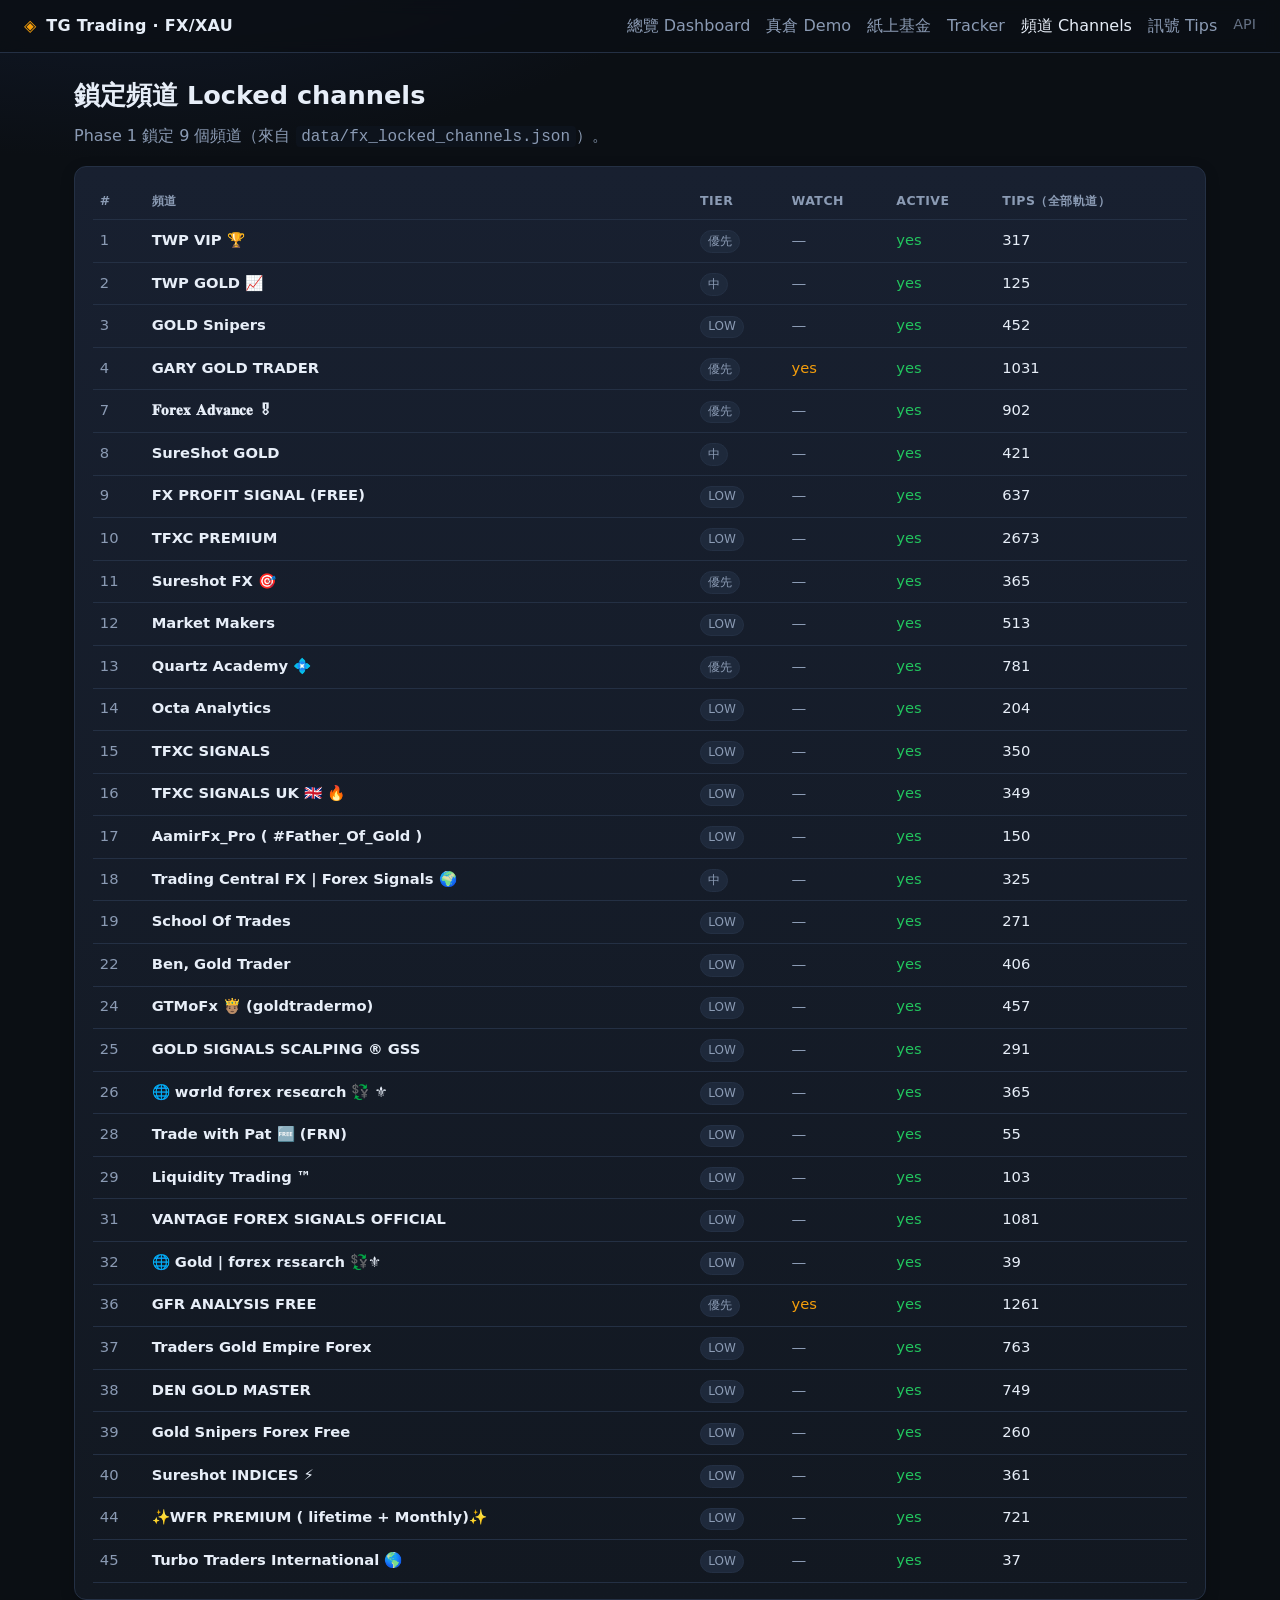
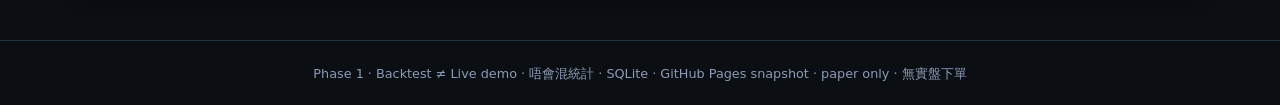
==== commit f213c35e: "Update TG Trading public dashboard" ====
--- a/channels.html
+++ b/channels.html
@@ -54,7 +54,7 @@
         </td>
         <td><span class="muted">—</span></td>
         <td><span class="pos">yes</span></td>
-        <td>312</td>
+        <td>317</td>
       </tr>
       
       <tr>
@@ -66,7 +66,7 @@
         </td>
         <td><span class="muted">—</span></td>
         <td><span class="pos">yes</span></td>
-        <td>124</td>
+        <td>125</td>
       </tr>
       
       <tr>
@@ -77,7 +77,7 @@
         </td>
         <td><span class="muted">—</span></td>
         <td><span class="pos">yes</span></td>
-        <td>447</td>
+        <td>452</td>
       </tr>
       
       <tr>
@@ -89,7 +89,7 @@
         </td>
         <td><span class="amber">yes</span></td>
         <td><span class="pos">yes</span></td>
-        <td>1020</td>
+        <td>1031</td>
       </tr>
       
       <tr>
@@ -101,7 +101,7 @@
         </td>
         <td><span class="muted">—</span></td>
         <td><span class="pos">yes</span></td>
-        <td>894</td>
+        <td>902</td>
       </tr>
       
       <tr>
@@ -113,7 +113,7 @@
         </td>
         <td><span class="muted">—</span></td>
         <td><span class="pos">yes</span></td>
-        <td>414</td>
+        <td>421</td>
       </tr>
       
       <tr>
@@ -124,7 +124,7 @@
         </td>
         <td><span class="muted">—</span></td>
         <td><span class="pos">yes</span></td>
-        <td>629</td>
+        <td>637</td>
       </tr>
       
       <tr>
@@ -135,7 +135,7 @@
         </td>
         <td><span class="muted">—</span></td>
         <td><span class="pos">yes</span></td>
-        <td>2641</td>
+        <td>2673</td>
       </tr>
       
       <tr>
@@ -147,7 +147,7 @@
         </td>
         <td><span class="muted">—</span></td>
         <td><span class="pos">yes</span></td>
-        <td>359</td>
+        <td>365</td>
       </tr>
       
       <tr>
@@ -158,7 +158,7 @@
         </td>
         <td><span class="muted">—</span></td>
         <td><span class="pos">yes</span></td>
-        <td>503</td>
+        <td>513</td>
       </tr>
       
       <tr>
@@ -170,7 +170,7 @@
         </td>
         <td><span class="muted">—</span></td>
         <td><span class="pos">yes</span></td>
-        <td>772</td>
+        <td>781</td>
       </tr>
       
       <tr>
@@ -181,7 +181,7 @@
         </td>
         <td><span class="muted">—</span></td>
         <td><span class="pos">yes</span></td>
-        <td>199</td>
+        <td>204</td>
       </tr>
       
       <tr>
@@ -192,7 +192,7 @@
         </td>
         <td><span class="muted">—</span></td>
         <td><span class="pos">yes</span></td>
-        <td>345</td>
+        <td>350</td>
       </tr>
       
       <tr>
@@ -203,7 +203,7 @@
         </td>
         <td><span class="muted">—</span></td>
         <td><span class="pos">yes</span></td>
-        <td>344</td>
+        <td>349</td>
       </tr>
       
       <tr>
@@ -214,7 +214,7 @@
         </td>
         <td><span class="muted">—</span></td>
         <td><span class="pos">yes</span></td>
-        <td>149</td>
+        <td>150</td>
       </tr>
       
       <tr>
@@ -226,7 +226,7 @@
         </td>
         <td><span class="muted">—</span></td>
         <td><span class="pos">yes</span></td>
-        <td>324</td>
+        <td>325</td>
       </tr>
       
       <tr>
@@ -237,7 +237,7 @@
         </td>
         <td><span class="muted">—</span></td>
         <td><span class="pos">yes</span></td>
-        <td>268</td>
+        <td>271</td>
       </tr>
       
       <tr>
@@ -248,7 +248,7 @@
         </td>
         <td><span class="muted">—</span></td>
         <td><span class="pos">yes</span></td>
-        <td>400</td>
+        <td>406</td>
       </tr>
       
       <tr>
@@ -259,7 +259,7 @@
         </td>
         <td><span class="muted">—</span></td>
         <td><span class="pos">yes</span></td>
-        <td>447</td>
+        <td>457</td>
       </tr>
       
       <tr>
@@ -270,7 +270,7 @@
         </td>
         <td><span class="muted">—</span></td>
         <td><span class="pos">yes</span></td>
-        <td>283</td>
+        <td>291</td>
       </tr>
       
       <tr>
@@ -281,7 +281,7 @@
         </td>
         <td><span class="muted">—</span></td>
         <td><span class="pos">yes</span></td>
-        <td>361</td>
+        <td>365</td>
       </tr>
       
       <tr>
@@ -303,7 +303,7 @@
         </td>
         <td><span class="muted">—</span></td>
         <td><span class="pos">yes</span></td>
-        <td>95</td>
+        <td>103</td>
       </tr>
       
       <tr>
@@ -314,7 +314,7 @@
         </td>
         <td><span class="muted">—</span></td>
         <td><span class="pos">yes</span></td>
-        <td>1074</td>
+        <td>1081</td>
       </tr>
       
       <tr>
@@ -337,7 +337,7 @@
         </td>
         <td><span class="amber">yes</span></td>
         <td><span class="pos">yes</span></td>
-        <td>1223</td>
+        <td>1261</td>
       </tr>
       
       <tr>
@@ -348,7 +348,7 @@
         </td>
         <td><span class="muted">—</span></td>
         <td><span class="pos">yes</span></td>
-        <td>757</td>
+        <td>763</td>
       </tr>
       
       <tr>
@@ -359,7 +359,7 @@
         </td>
         <td><span class="muted">—</span></td>
         <td><span class="pos">yes</span></td>
-        <td>732</td>
+        <td>749</td>
       </tr>
       
       <tr>
@@ -370,7 +370,7 @@
         </td>
         <td><span class="muted">—</span></td>
         <td><span class="pos">yes</span></td>
-        <td>258</td>
+        <td>260</td>
       </tr>
       
       <tr>
@@ -381,7 +381,7 @@
         </td>
         <td><span class="muted">—</span></td>
         <td><span class="pos">yes</span></td>
-        <td>355</td>
+        <td>361</td>
       </tr>
       
       <tr>
@@ -392,7 +392,7 @@
         </td>
         <td><span class="muted">—</span></td>
         <td><span class="pos">yes</span></td>
-        <td>711</td>
+        <td>721</td>
       </tr>
       
       <tr>
@@ -403,7 +403,7 @@
         </td>
         <td><span class="muted">—</span></td>
         <td><span class="pos">yes</span></td>
-        <td>34</td>
+        <td>37</td>
       </tr>
       
     </tbody>
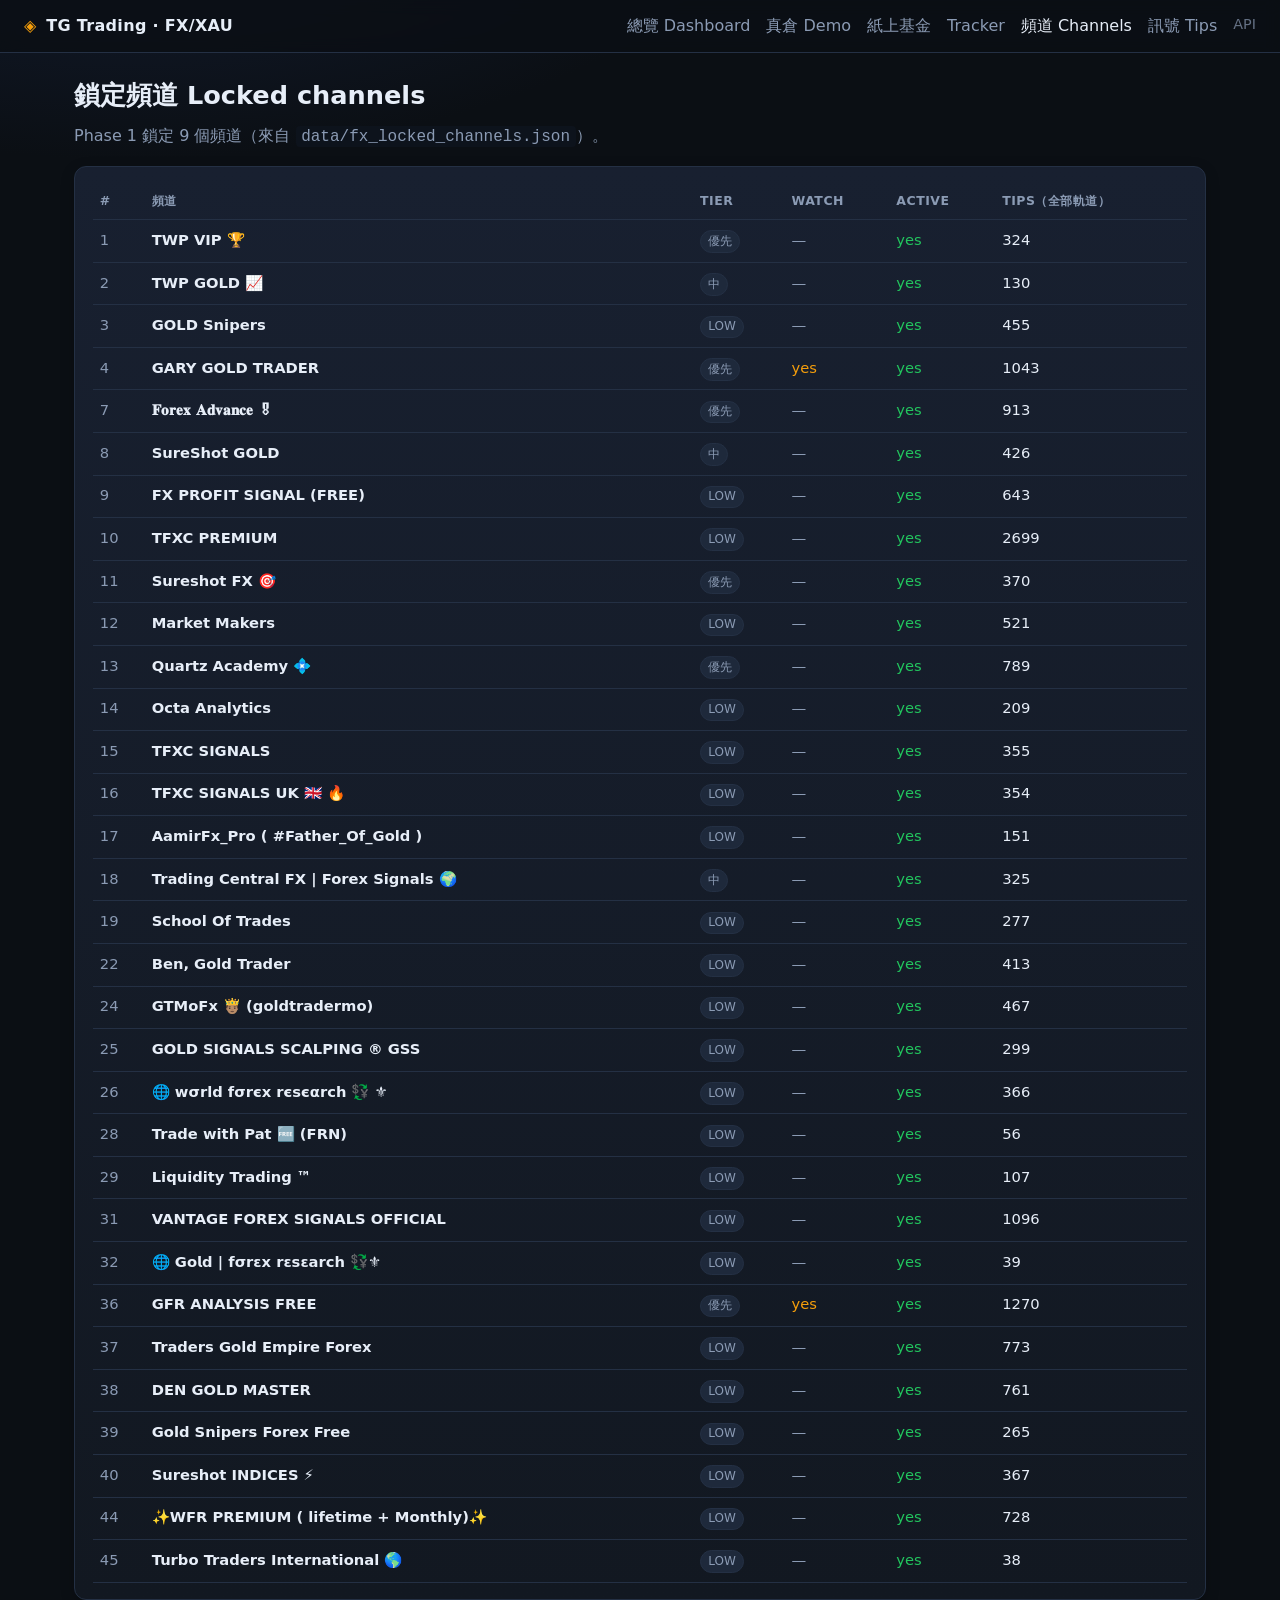
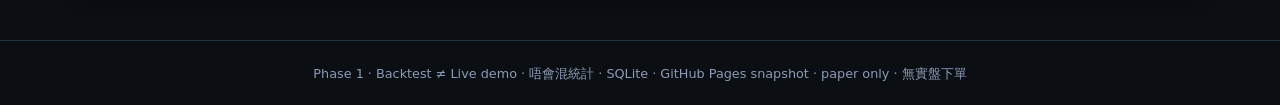
==== commit b298d552: "Update TG Trading public dashboard" ====
--- a/channels.html
+++ b/channels.html
@@ -54,7 +54,7 @@
         </td>
         <td><span class="muted">—</span></td>
         <td><span class="pos">yes</span></td>
-        <td>317</td>
+        <td>324</td>
       </tr>
       
       <tr>
@@ -66,7 +66,7 @@
         </td>
         <td><span class="muted">—</span></td>
         <td><span class="pos">yes</span></td>
-        <td>125</td>
+        <td>130</td>
       </tr>
       
       <tr>
@@ -77,7 +77,7 @@
         </td>
         <td><span class="muted">—</span></td>
         <td><span class="pos">yes</span></td>
-        <td>452</td>
+        <td>455</td>
       </tr>
       
       <tr>
@@ -89,7 +89,7 @@
         </td>
         <td><span class="amber">yes</span></td>
         <td><span class="pos">yes</span></td>
-        <td>1031</td>
+        <td>1043</td>
       </tr>
       
       <tr>
@@ -101,7 +101,7 @@
         </td>
         <td><span class="muted">—</span></td>
         <td><span class="pos">yes</span></td>
-        <td>902</td>
+        <td>913</td>
       </tr>
       
       <tr>
@@ -113,7 +113,7 @@
         </td>
         <td><span class="muted">—</span></td>
         <td><span class="pos">yes</span></td>
-        <td>421</td>
+        <td>426</td>
       </tr>
       
       <tr>
@@ -124,7 +124,7 @@
         </td>
         <td><span class="muted">—</span></td>
         <td><span class="pos">yes</span></td>
-        <td>637</td>
+        <td>643</td>
       </tr>
       
       <tr>
@@ -135,7 +135,7 @@
         </td>
         <td><span class="muted">—</span></td>
         <td><span class="pos">yes</span></td>
-        <td>2673</td>
+        <td>2699</td>
       </tr>
       
       <tr>
@@ -147,7 +147,7 @@
         </td>
         <td><span class="muted">—</span></td>
         <td><span class="pos">yes</span></td>
-        <td>365</td>
+        <td>370</td>
       </tr>
       
       <tr>
@@ -158,7 +158,7 @@
         </td>
         <td><span class="muted">—</span></td>
         <td><span class="pos">yes</span></td>
-        <td>513</td>
+        <td>521</td>
       </tr>
       
       <tr>
@@ -170,7 +170,7 @@
         </td>
         <td><span class="muted">—</span></td>
         <td><span class="pos">yes</span></td>
-        <td>781</td>
+        <td>789</td>
       </tr>
       
       <tr>
@@ -181,7 +181,7 @@
         </td>
         <td><span class="muted">—</span></td>
         <td><span class="pos">yes</span></td>
-        <td>204</td>
+        <td>209</td>
       </tr>
       
       <tr>
@@ -192,7 +192,7 @@
         </td>
         <td><span class="muted">—</span></td>
         <td><span class="pos">yes</span></td>
-        <td>350</td>
+        <td>355</td>
       </tr>
       
       <tr>
@@ -203,7 +203,7 @@
         </td>
         <td><span class="muted">—</span></td>
         <td><span class="pos">yes</span></td>
-        <td>349</td>
+        <td>354</td>
       </tr>
       
       <tr>
@@ -214,7 +214,7 @@
         </td>
         <td><span class="muted">—</span></td>
         <td><span class="pos">yes</span></td>
-        <td>150</td>
+        <td>151</td>
       </tr>
       
       <tr>
@@ -237,7 +237,7 @@
         </td>
         <td><span class="muted">—</span></td>
         <td><span class="pos">yes</span></td>
-        <td>271</td>
+        <td>277</td>
       </tr>
       
       <tr>
@@ -248,7 +248,7 @@
         </td>
         <td><span class="muted">—</span></td>
         <td><span class="pos">yes</span></td>
-        <td>406</td>
+        <td>413</td>
       </tr>
       
       <tr>
@@ -259,7 +259,7 @@
         </td>
         <td><span class="muted">—</span></td>
         <td><span class="pos">yes</span></td>
-        <td>457</td>
+        <td>467</td>
       </tr>
       
       <tr>
@@ -270,7 +270,7 @@
         </td>
         <td><span class="muted">—</span></td>
         <td><span class="pos">yes</span></td>
-        <td>291</td>
+        <td>299</td>
       </tr>
       
       <tr>
@@ -281,7 +281,7 @@
         </td>
         <td><span class="muted">—</span></td>
         <td><span class="pos">yes</span></td>
-        <td>365</td>
+        <td>366</td>
       </tr>
       
       <tr>
@@ -292,7 +292,7 @@
         </td>
         <td><span class="muted">—</span></td>
         <td><span class="pos">yes</span></td>
-        <td>55</td>
+        <td>56</td>
       </tr>
       
       <tr>
@@ -303,7 +303,7 @@
         </td>
         <td><span class="muted">—</span></td>
         <td><span class="pos">yes</span></td>
-        <td>103</td>
+        <td>107</td>
       </tr>
       
       <tr>
@@ -314,7 +314,7 @@
         </td>
         <td><span class="muted">—</span></td>
         <td><span class="pos">yes</span></td>
-        <td>1081</td>
+        <td>1096</td>
       </tr>
       
       <tr>
@@ -337,7 +337,7 @@
         </td>
         <td><span class="amber">yes</span></td>
         <td><span class="pos">yes</span></td>
-        <td>1261</td>
+        <td>1270</td>
       </tr>
       
       <tr>
@@ -348,7 +348,7 @@
         </td>
         <td><span class="muted">—</span></td>
         <td><span class="pos">yes</span></td>
-        <td>763</td>
+        <td>773</td>
       </tr>
       
       <tr>
@@ -359,7 +359,7 @@
         </td>
         <td><span class="muted">—</span></td>
         <td><span class="pos">yes</span></td>
-        <td>749</td>
+        <td>761</td>
       </tr>
       
       <tr>
@@ -370,7 +370,7 @@
         </td>
         <td><span class="muted">—</span></td>
         <td><span class="pos">yes</span></td>
-        <td>260</td>
+        <td>265</td>
       </tr>
       
       <tr>
@@ -381,7 +381,7 @@
         </td>
         <td><span class="muted">—</span></td>
         <td><span class="pos">yes</span></td>
-        <td>361</td>
+        <td>367</td>
       </tr>
       
       <tr>
@@ -392,7 +392,7 @@
         </td>
         <td><span class="muted">—</span></td>
         <td><span class="pos">yes</span></td>
-        <td>721</td>
+        <td>728</td>
       </tr>
       
       <tr>
@@ -403,7 +403,7 @@
         </td>
         <td><span class="muted">—</span></td>
         <td><span class="pos">yes</span></td>
-        <td>37</td>
+        <td>38</td>
       </tr>
       
     </tbody>
